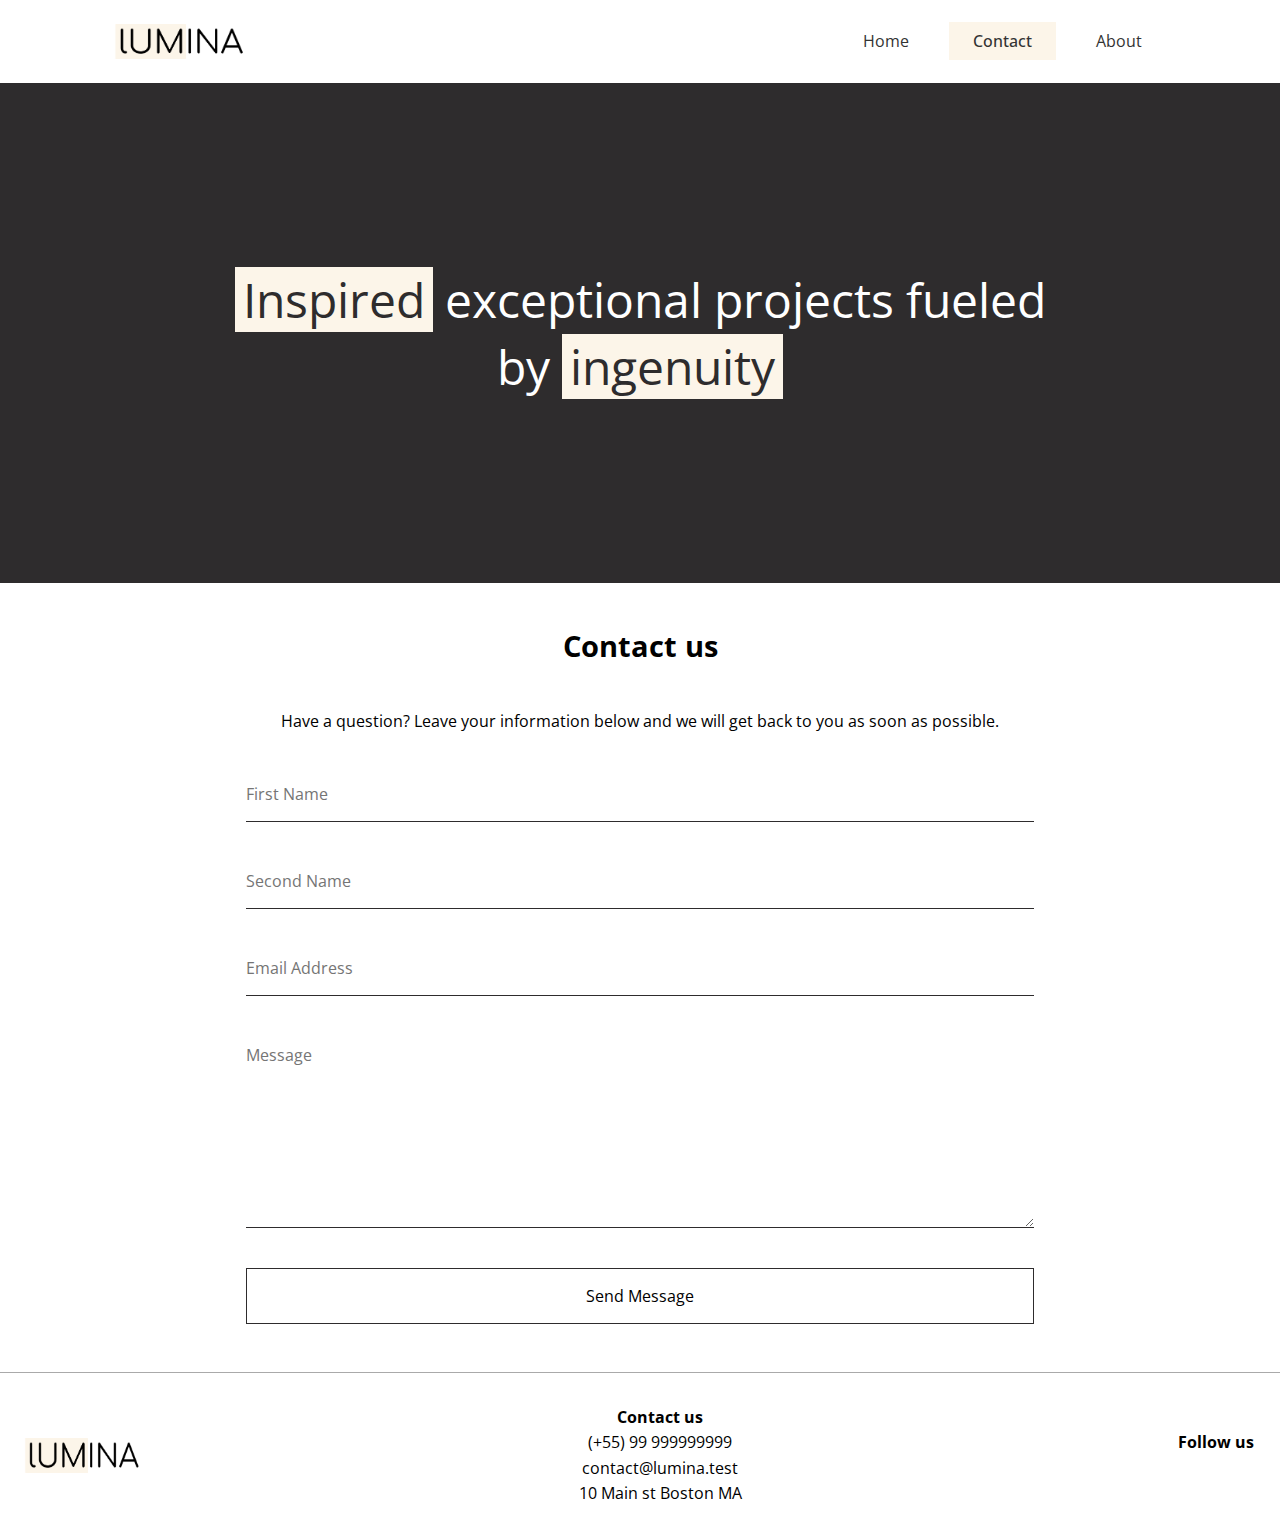
==== contact.html @ 96d85779 "simple photography agency website in pure html and css" ====
<!DOCTYPE html>
<html lang="en">
  <head>
    <meta charset="UTF-8" />
    <meta name="viewport" content="width=device-width, initial-scale=1.0" />
    <link rel="preconnect" href="https://fonts.googleapis.com" />
    <link rel="preconnect" href="https://fonts.gstatic.com" crossorigin />
    <link
      href="https://fonts.googleapis.com/css2?family=Open+Sans:ital,wght@0,300..800;1,300..800&display=swap"
      rel="stylesheet"
    />
    <link
      rel="stylesheet"
      href="https://cdnjs.cloudflare.com/ajax/libs/font-awesome/6.6.0/css/all.min.css"
      integrity="sha512-Kc323vGBEqzTmouAECnVceyQqyqdsSiqLQISBL29aUW4U/M7pSPA/gEUZQqv1cwx4OnYxTxve5UMg5GT6L4JJg=="
      crossorigin="anonymous"
      referrerpolicy="no-referrer"
    />
    <link rel="shortcut icon" href="images/favicon.ico" type="image/x-icon" />
    <link rel="stylesheet" href="css/style.css" />
    <title>About Lumina Creative</title>
  </head>
  <body>
    <header class="header">
      <nav class="container header-flex">
        <img src="images/logo.png" alt="Lumina Creative" class="logo" />
        <ul class="main-menu">
          <li><a href="index.html">Home</a></li>
          <li><a href="contact.html" class="active">Contact</a></li>
          <li><a href="about.html">About</a></li>
        </ul>
      </nav>
    </header>

    <section class="hero bg-dark">
      <div class="container container-sm">
        <h2>
          <span class="bg-primary">Inspired</span>
          exceptional projects fueled by
          <span class="bg-primary">ingenuity</span>
        </h2>
      </div>
    </section>

    <section class="container container-sm">
      <div class="top-section">
        <h4 class="section-heading">Contact us</h4>
        <p>
          Have a question? Leave your information below and we will get back to
          you as soon as possible.
        </p>
      </div>
      <form action="">
        <div class="form-item">
          <label for="first-name" class="visually-hidden">First Name</label>
          <input type="text" name="first-name" id="first-name" placeholder="First Name" />
        </div>

        <div class="form-item">
          <label for="second-name" class="visually-hidden">Second Name</label>
          <input type="text" name="second-name" id="second-name" placeholder="Second Name" />
        </div>

        <div class="form-item">
          <label for="email-address" class="visually-hidden">Email Address</label>
          <input type="text" name="email-address" id="email-address" placeholder="Email Address" />
        </div>

        <div class="form-item">
          <label for="message" class="visually-hidden">First Name</label>
          <textarea name="message" id="message" placeholder="Message"></textarea>
        </div>

        <div class="form-item form-item-btn">
          <button name="submit-btn" type="submit" class="btn">Send Message</button>
        </div>
      </form>
    </section>
    <footer class="footer">
      <div class="footer-flex">
        <img src="images/logo.png" alt="Logo" />

        <div class="contact">
          <h4>Contact us</h4>
          <ul>
            <li>(+55) 99 999999999</li>
            <li>contact@lumina.test</li>
            <li>10 Main st Boston MA</li>
          </ul>
        </div>

        <div class="social">
          <h4>Follow us</h4>
          <a href="#"><i class="fa-brands fa-facebook fa-2x"></i></a>
          <a href="#"><i class="fa-brands fa-twitter fa-2x"></i></a>
          <a href="#"><i class="fa-brands fa-instagram fa-2x"></i></a>
          <a href="#"><i class="fa-brands fa-pinterest fa-2x"></i></a>
          <a href="#"><i class="fa-brands fa-tumblr fa-2x"></i></a>
        </div>
      </div>
    </footer>
  </body>
</html>
---- css/style.css ----
*{
    margin: 0;
    padding: 0;
    box-sizing: border-box;
}

:root{
    --primary-color: #fcf5e9;
    --secondary-color: #2e2c2d;
    --container-normal: 1100px;
    --container-wide: 1400px;
    --container-narrow: 900px;
}

body{
    font-family: 'Open Sans', sans-serif;
    line-height: 1.6;
}

a{
    text-decoration: none;
    color: #333;
}

ul{
    list-style: none;
}

img{
    max-width: 100%;
}

.header .logo{
    width: 135px;
}

.header{
    margin: 1.5rem auto;
}

/* utility classes */

.bg-primary{
    background-color: var(--primary-color);
    
}

.bg-dark{
    background-color: var(--secondary-color);
    color: #fff;
}

.bg-dark .bg-primary{
    color: var(--secondary-color);
    padding: 0 0.5rem;
}

.container{
    max-width: var(--container-normal);
    margin: 0 auto;
    padding: 0 1.5rem
}

.container-lg{
    max-width: var(--container-wide);
}

.container-sm{
    max-width: var(--container-narrow);
}

.visually-hidden{
    clip: rect(0 0 0 0);
    clip-path: inset(50%);
    height: 1px;
    overflow: hidden;
    position: absolute;
    white-space: nowrap;
    width: 1px;
  }

.btn{
    display: inline-block;
    padding: 1rem 2rem;
    background: transparent;
    border: 1px solid var(--secondary-color);
    font-family: inherit;
    font-size: inherit;
    cursor: pointer;
    transition: background 0.4s ease;
}

.btn:hover{
    background-color: var(--secondary-color);
    color: #fff;
}

.section-heading{
    font-size: 1.8rem;
    text-align: center;
    margin: 2.5rem 0;
}

.header .header-flex {
    display: flex;
    justify-content: space-between;
    align-items: center;
}

.header .main-menu{
    display: flex;
    gap: 1rem
}

.header .main-menu a{
    padding: 0.5rem 1.5rem;
}

.header .main-menu a:hover{
    background-color: var(--primary-color);
}

.active{
    background-color: var(--primary-color);
    font-weight: 500;
}

.hero{
    height: 500px;
    display: flex;
    justify-content: center;
    align-items: center;
    text-align: center;
}

.hero h2{
    font-size: 3rem;
    line-height: 1.4;
    font-weight: normal;
}

.gallery-flex{
    display: flex;
    justify-content: center;
    gap: 20px;
    flex-wrap: wrap;
}

.gallery-item{
    width: calc(33.33% - 20px);
}

.gallery-item img{
    border-radius: 10px;
    transition: opacity 0.5s ease;
}

.gallery-item img:hover{
    opacity: 0.9;
}

.services{
    padding: 15px;
}

.flex-services{
    display: flex;
    justify-content: center;
    gap: 15px;
    margin: 1.5rem 0 1.2rem;
}

.flex-team{
    display: flex;
    gap: 1.5rem;
}

.team-member{
    text-align: center;
}

.team-member img{
    border-radius: 10px;
}

.top-section p{
    text-align: center;
}

.form-item{
    margin: 2rem;
  }
  
.form-item input,
.form-item textarea
  {
    border: none;
    border-bottom: 1px solid var(--secondary-color);
    outline: none;
    padding: 1rem 0;
    font-size: inherit;
    font-family: inherit;
    width: 100%;
  }

.form-item textarea{
    height: 200px;
  }

.form-item button{
    width: 100%;
}

.footer{
    border-top: 1px solid #aaa;
    margin-top: 3rem;
    padding: 2rem 1.5rem;
    text-align: center;
}

.footer-flex{
    display: flex;
    justify-content: space-between;
    align-items: center;
}

.footer img{
    width: 120px;
    height: 35px;
}

.footer h2{
    font-size: 1rem;
    margin-top: 0.5rem;
}

.social a {
    margin: 0.5rem;
} 

@media(max-width: 768px){
    .header .header-flex,
    .footer-flex,
    .flex-services,
    .flex-team
    {
        flex-direction: column;
        gap: 1.5rem;
    }
    .hero{
        height: 300px;
    }
    .hero h2{
        font-size: 2rem;
    }

    .gallery-item{
        width: calc(50% - 20px);
    }
}
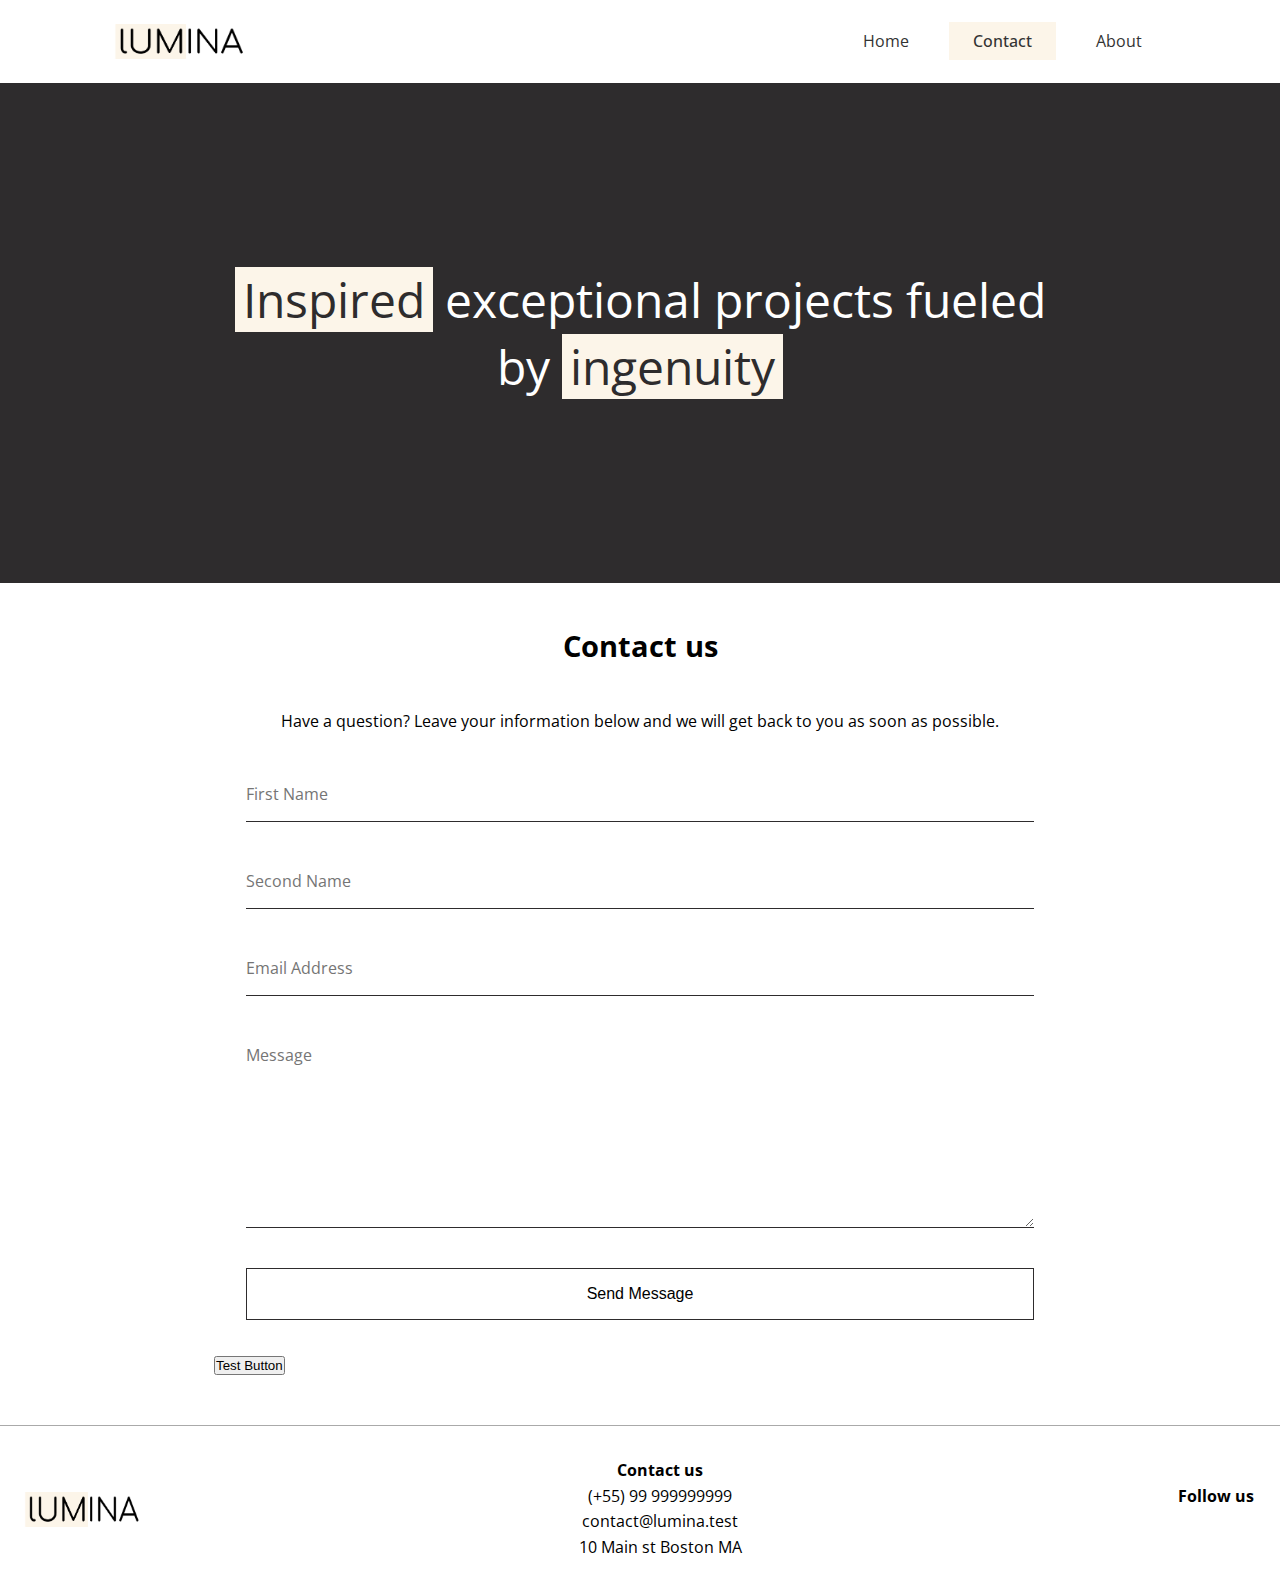
==== commit 3abb48ee: "change send message button styles" ====
--- a/contact.html
+++ b/contact.html
@@ -74,6 +74,7 @@
         <div class="form-item form-item-btn">
           <button name="submit-btn" type="submit" class="btn">Send Message</button>
         </div>
+        <button>Test Button</button>
       </form>
     </section>
     <footer class="footer">
--- a/css/style.css
+++ b/css/style.css
@@ -84,8 +84,8 @@
     padding: 1rem 2rem;
     background: transparent;
     border: 1px solid var(--secondary-color);
-    font-family: inherit;
-    font-size: inherit;
+    font-family: Arial, sans-serif;
+    font-size: 1rem;
     cursor: pointer;
     transition: background 0.4s ease;
 }
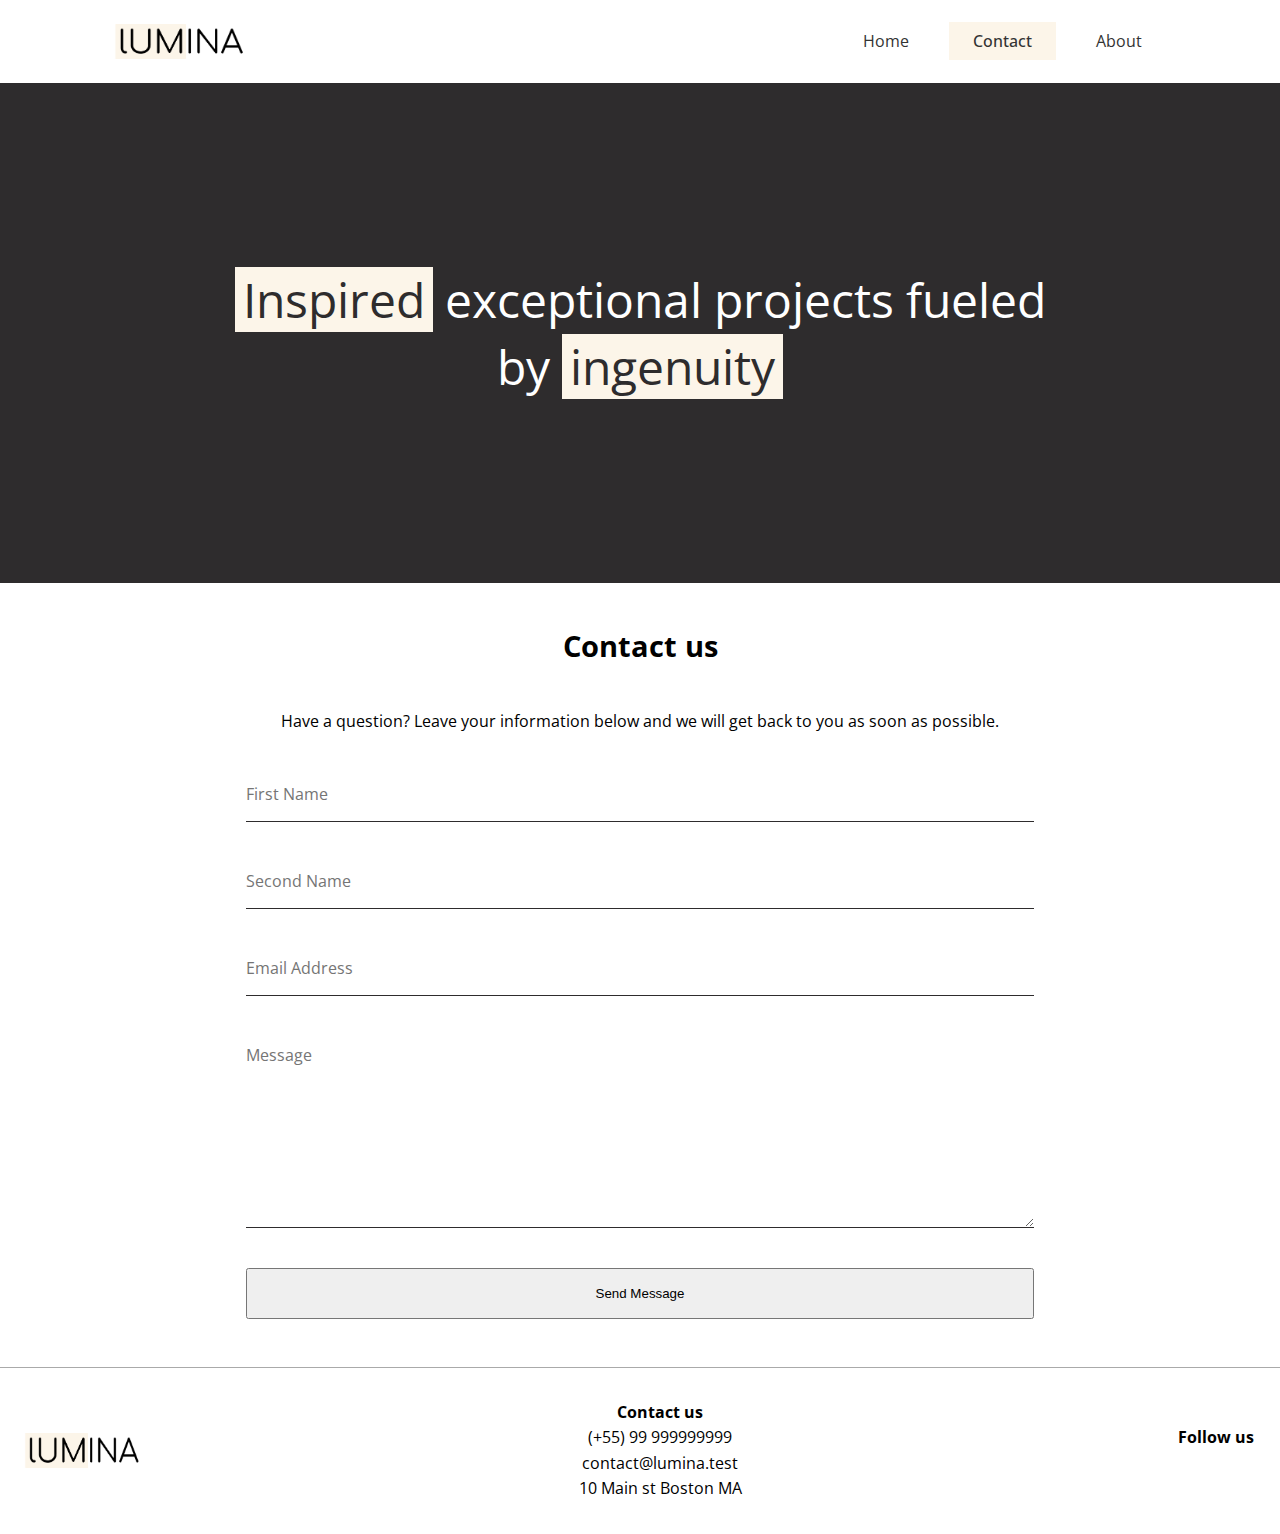
==== commit 16da0553: "change send message button styles" ====
--- a/contact.html
+++ b/contact.html
@@ -74,7 +74,6 @@
         <div class="form-item form-item-btn">
           <button name="submit-btn" type="submit" class="btn">Send Message</button>
         </div>
-        <button>Test Button</button>
       </form>
     </section>
     <footer class="footer">
--- a/css/style.css
+++ b/css/style.css
@@ -82,18 +82,18 @@
 .btn{
     display: inline-block;
     padding: 1rem 2rem;
-    background: transparent;
+    /* background: transparent;
     border: 1px solid var(--secondary-color);
-    font-family: Arial, sans-serif;
-    font-size: 1rem;
+    font-family: inherit;
+    font-size: inherit;
     cursor: pointer;
-    transition: background 0.4s ease;
-}
-
-.btn:hover{
+    transition: background 0.4s ease; */
+}
+
+/* .btn:hover{
     background-color: var(--secondary-color);
     color: #fff;
-}
+} */
 
 .section-heading{
     font-size: 1.8rem;
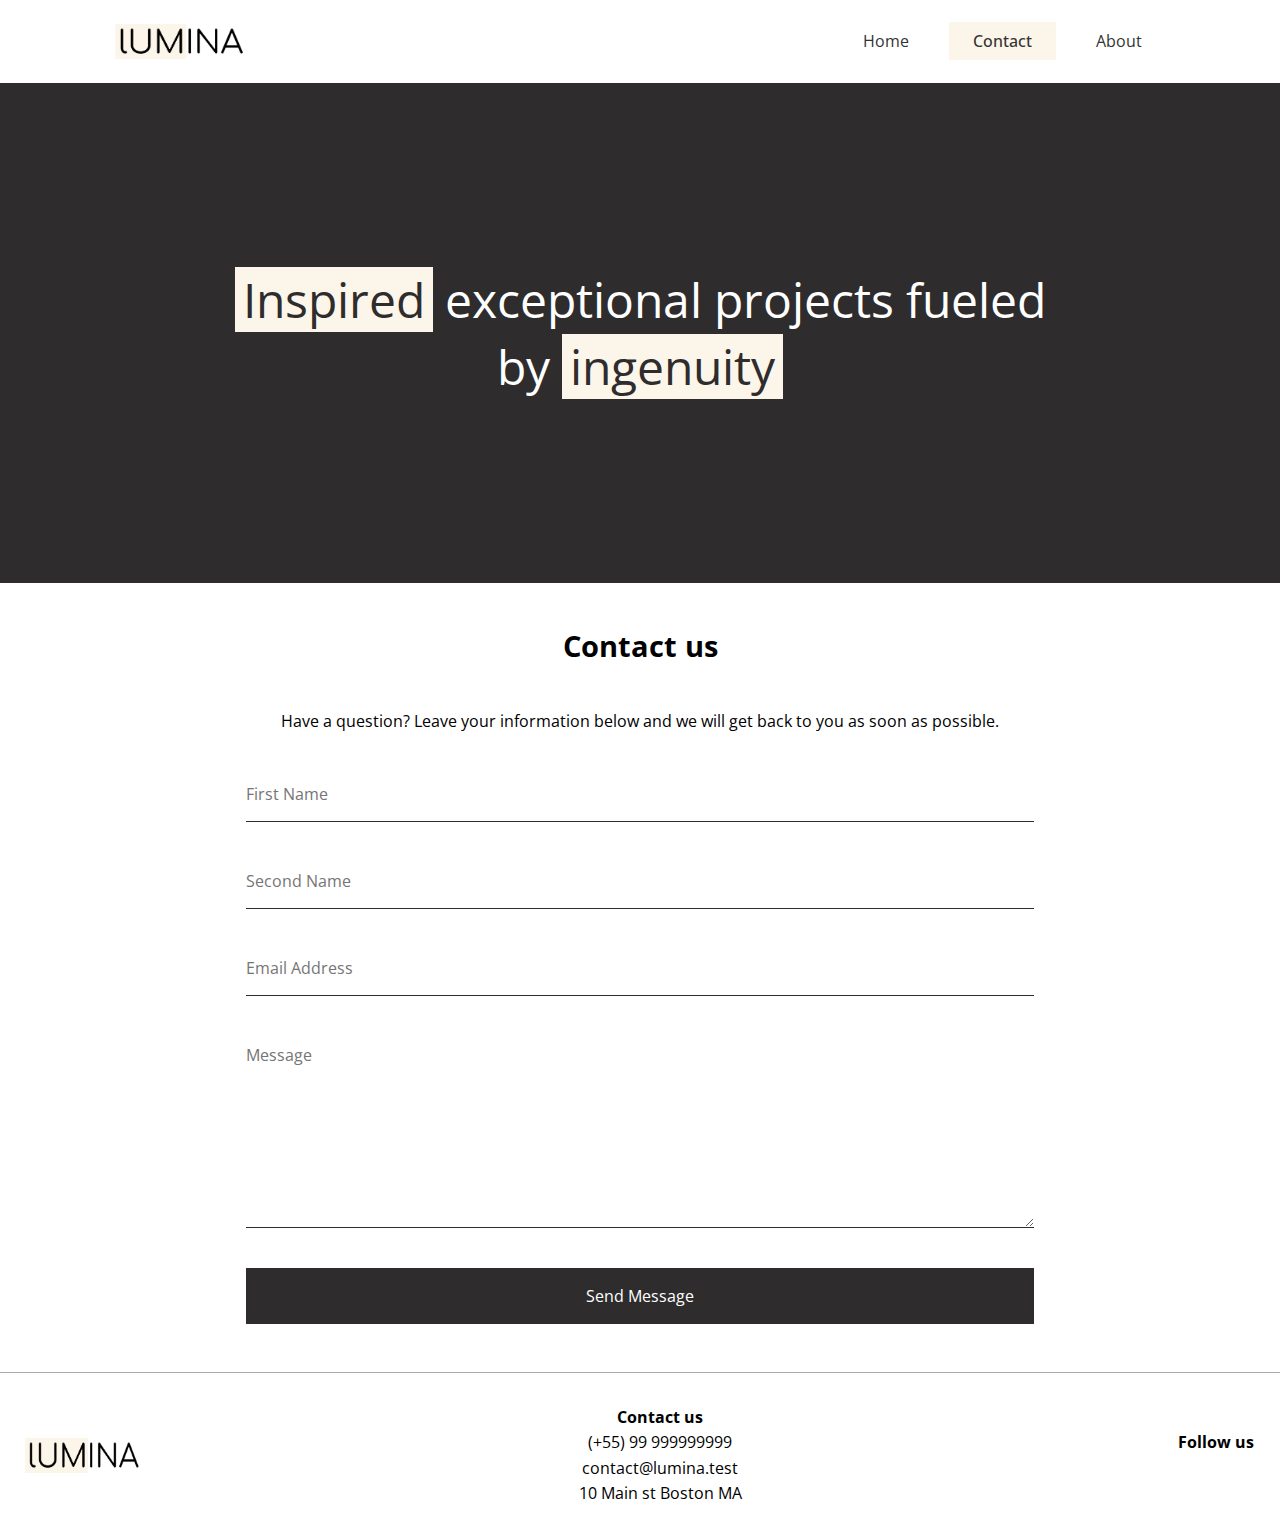
==== commit 77bc759d: "add form functionality" ====
--- a/contact.html
+++ b/contact.html
@@ -50,7 +50,7 @@
           you as soon as possible.
         </p>
       </div>
-      <form action="">
+      <form name="contact" netlify>
         <div class="form-item">
           <label for="first-name" class="visually-hidden">First Name</label>
           <input type="text" name="first-name" id="first-name" placeholder="First Name" />
--- a/css/style.css
+++ b/css/style.css
@@ -6,7 +6,7 @@
 
 :root{
     --primary-color: #fcf5e9;
-    --secondary-color: #2e2c2d;
+    --secondary-color: rgb(46, 44, 45);
     --container-normal: 1100px;
     --container-wide: 1400px;
     --container-narrow: 900px;
@@ -82,18 +82,18 @@
 .btn{
     display: inline-block;
     padding: 1rem 2rem;
-    /* background: transparent;
+    background-color: var(--secondary-color);
     border: 1px solid var(--secondary-color);
     font-family: inherit;
     font-size: inherit;
     cursor: pointer;
-    transition: background 0.4s ease; */
-}
-
-/* .btn:hover{
-    background-color: var(--secondary-color);
     color: #fff;
-} */
+    transition: background 0.4s ease;
+}
+
+.btn:hover{
+    background-color: rgba(46, 44, 45, 0.8);
+}
 
 .section-heading{
     font-size: 1.8rem;
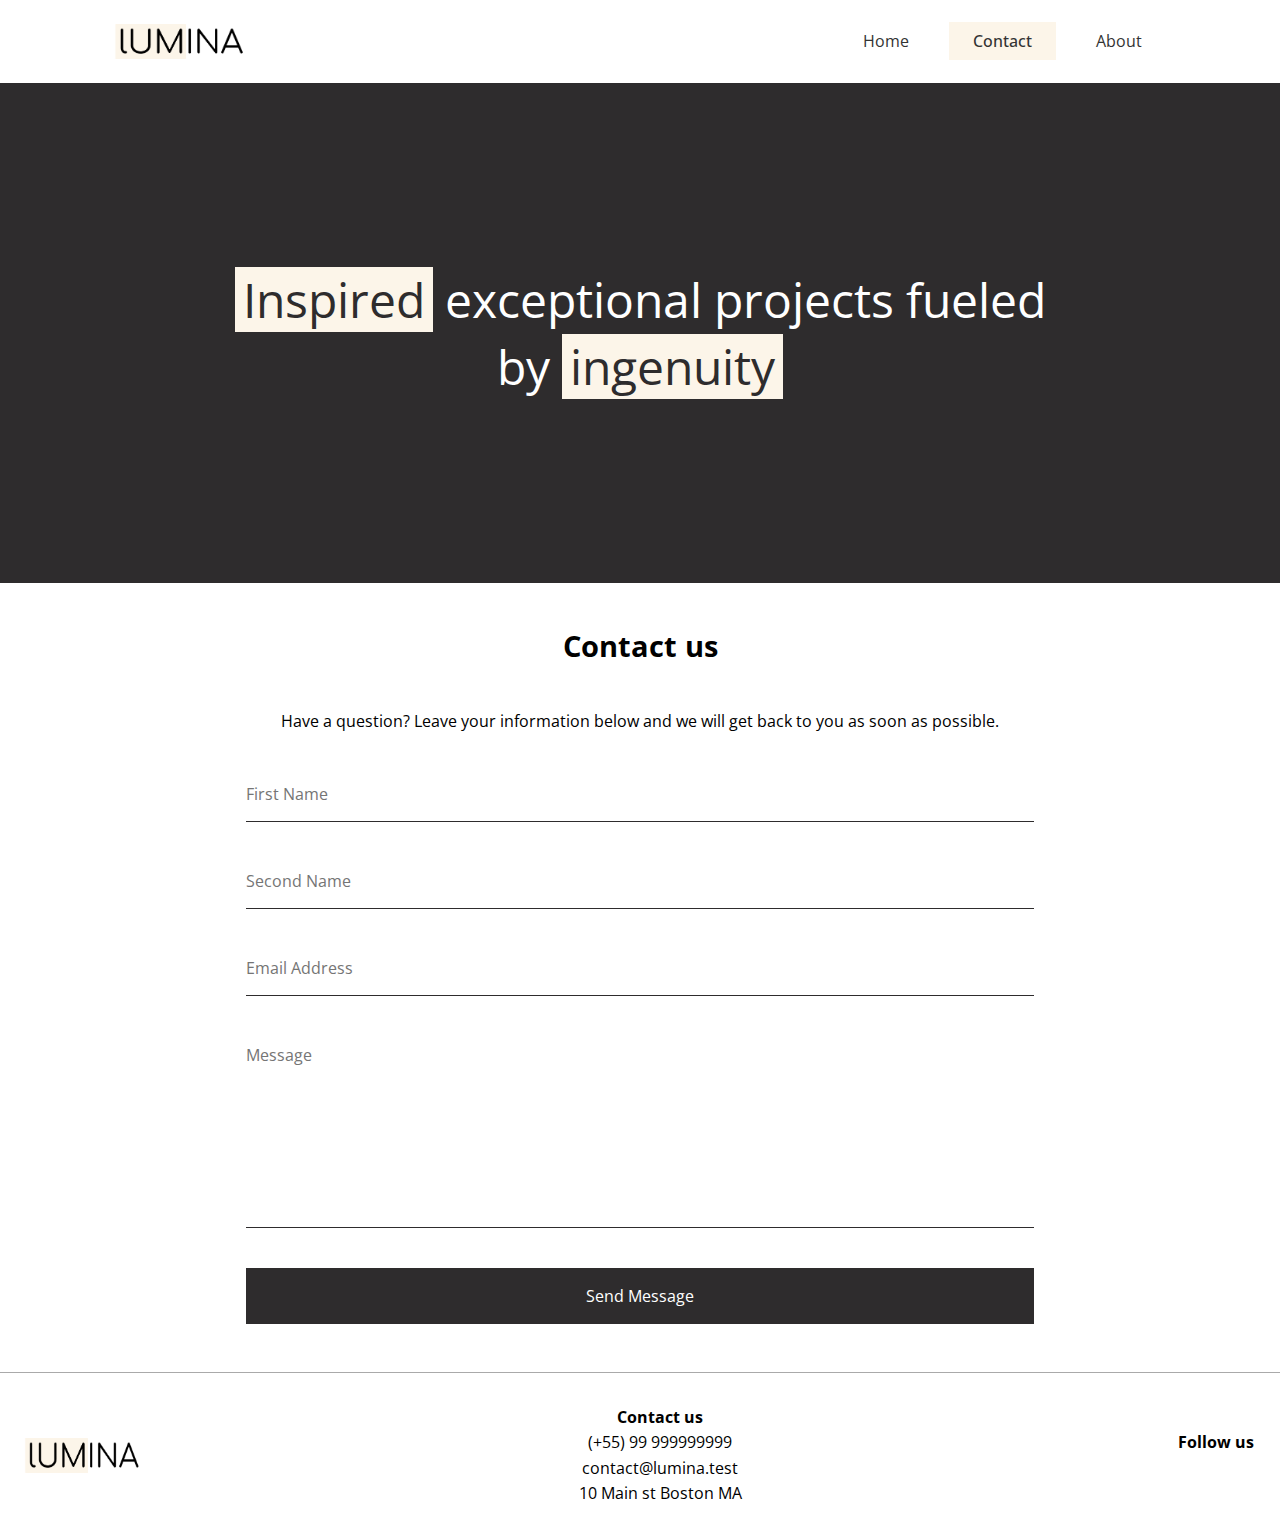
==== commit e319e232: "add form validation script" ====
--- a/contact.html
+++ b/contact.html
@@ -18,7 +18,8 @@
     />
     <link rel="shortcut icon" href="images/favicon.ico" type="image/x-icon" />
     <link rel="stylesheet" href="css/style.css" />
-    <title>About Lumina Creative</title>
+    <title>Contact Lumina Creative</title>
+    <script defer src="formValidation.js"></script>
   </head>
   <body>
     <header class="header">
@@ -50,29 +51,33 @@
           you as soon as possible.
         </p>
       </div>
-      <form name="contact" netlify>
+      <form name="contact" id="form" netlify>
         <div class="form-item">
           <label for="first-name" class="visually-hidden">First Name</label>
           <input type="text" name="first-name" id="first-name" placeholder="First Name" />
+          <p class="error"></p>
         </div>
 
         <div class="form-item">
           <label for="second-name" class="visually-hidden">Second Name</label>
           <input type="text" name="second-name" id="second-name" placeholder="Second Name" />
+          <p class="error"></p>
         </div>
 
         <div class="form-item">
           <label for="email-address" class="visually-hidden">Email Address</label>
           <input type="text" name="email-address" id="email-address" placeholder="Email Address" />
+          <p class="error"></p>
         </div>
 
         <div class="form-item">
-          <label for="message" class="visually-hidden">First Name</label>
+          <label for="message" class="visually-hidden">Message</label>
           <textarea name="message" id="message" placeholder="Message"></textarea>
+          <p class="error"></p>
         </div>
 
         <div class="form-item form-item-btn">
-          <button name="submit-btn" type="submit" class="btn">Send Message</button>
+          <button name="submit-btn" type="submit" class="btn" id="submit-button">Send Message</button>
         </div>
       </form>
     </section>
--- a/css/style.css
+++ b/css/style.css
@@ -201,6 +201,7 @@
     font-size: inherit;
     font-family: inherit;
     width: 100%;
+    resize: none;
   }
 
 .form-item textarea{
@@ -209,6 +210,11 @@
 
 .form-item button{
     width: 100%;
+}
+
+.error{
+    color: #fa1010;
+    font-size: 0.8rem;
 }
 
 .footer{
